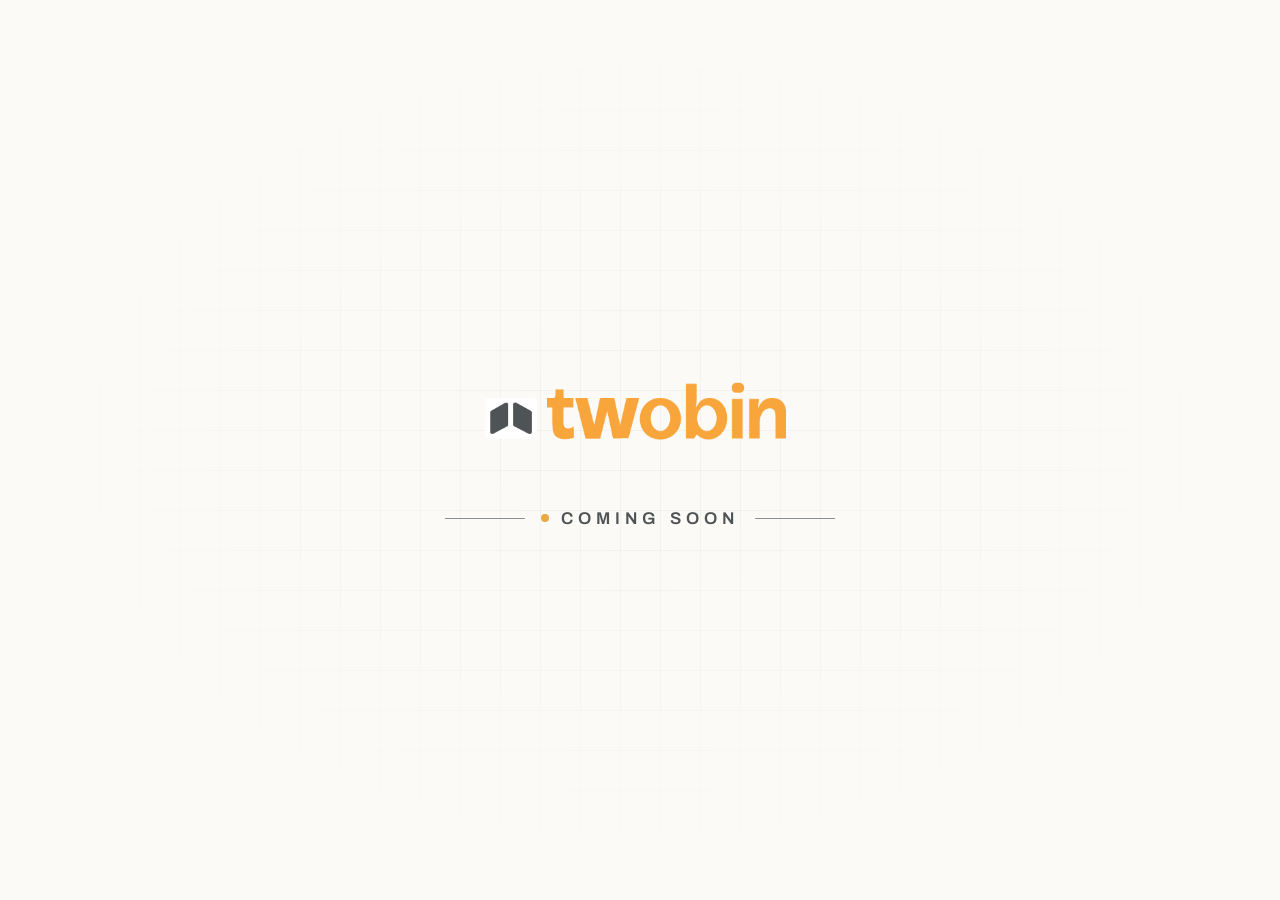
==== index.html @ ad6181de "Add files via upload" ====
<!DOCTYPE html>
<html lang="en">
<head>
<meta charset="UTF-8" />
<meta name="viewport" content="width=device-width, initial-scale=1.0" />
<title>twobin — Coming soon</title>

<link rel="preconnect" href="https://fonts.googleapis.com" />
<link rel="preconnect" href="https://fonts.gstatic.com" crossorigin />
<link href="https://fonts.googleapis.com/css2?family=Archivo:wght@500;600;700&display=swap" rel="stylesheet" />

<style>
  :root {
    --ink-900: #1a1c1c;
    --ink-600: #4e5354;
    --ink-500: #6b7172;
    --ink-400: #8b9192;
    --paper-50: #fbfaf7;
    --paper-300: #dfddd6;
    --accent: #E8A945;
  }

  * { box-sizing: border-box; }
  html, body { margin: 0; padding: 0; height: 100%; }
  body {
    font-family: 'Archivo', system-ui, -apple-system, sans-serif;
    background: var(--paper-50);
    color: var(--ink-900);
    -webkit-font-smoothing: antialiased;
    min-height: 100vh;
    display: grid;
    place-items: center;
    padding: 24px;
    overflow: hidden;
  }

  /* Hairline grid backdrop, faded to edges */
  body::before {
    content: '';
    position: fixed;
    inset: 0;
    pointer-events: none;
    background-image:
      linear-gradient(rgba(20,20,20,0.05) 1px, transparent 1px),
      linear-gradient(90deg, rgba(20,20,20,0.05) 1px, transparent 1px);
    background-size: 40px 40px;
    background-position: center;
    mask-image: radial-gradient(ellipse at center, rgba(0,0,0,0.85), transparent 70%);
    -webkit-mask-image: radial-gradient(ellipse at center, rgba(0,0,0,0.85), transparent 70%);
  }

  main {
    position: relative;
    text-align: center;
    display: flex;
    flex-direction: column;
    align-items: center;
    gap: clamp(28px, 5vh, 56px);
  }

  .logo {
    width: clamp(220px, 38vw, 360px);
    height: auto;
    display: block;
    animation: rise .7s ease-out both;
  }

  .label-row {
    display: inline-flex;
    align-items: center;
    gap: 16px;
    animation: rise .7s ease-out .15s both;
  }
  .label-row .rule {
    width: clamp(40px, 8vw, 80px);
    height: 1px;
    background: var(--ink-400);
  }
  .coming-soon {
    font-family: 'Archivo', sans-serif;
    font-weight: 600;
    font-size: clamp(14px, 1.6vw, 17px);
    letter-spacing: 0.3em;
    text-transform: uppercase;
    color: var(--ink-600);
    display: inline-flex;
    align-items: center;
    gap: 12px;
  }
  .coming-soon .dot {
    width: 8px;
    height: 8px;
    border-radius: 50%;
    background: var(--accent);
    box-shadow: 0 0 0 0 rgba(232,169,69,0.55);
    animation: pulseDot 1.8s ease-out infinite;
    flex-shrink: 0;
  }

  @keyframes pulseDot {
    0%, 100% { box-shadow: 0 0 0 0 rgba(232,169,69,0.55); }
    50% { box-shadow: 0 0 0 8px rgba(232,169,69,0); }
  }
  @keyframes rise {
    from { opacity: 0; transform: translateY(10px); }
    to { opacity: 1; transform: none; }
  }
  @media (prefers-reduced-motion: reduce) {
    .logo, .label-row { animation: none; }
    .coming-soon .dot { animation: none; }
  }
</style>
</head>
<body>
  <main>
    <img src="assets/twobin-logo.png" alt="twobin" class="logo" />
    <div class="label-row">
      <span class="rule" aria-hidden="true"></span>
      <span class="coming-soon">
        <span class="dot" aria-hidden="true"></span>
        Coming soon
      </span>
      <span class="rule" aria-hidden="true"></span>
    </div>
  </main>
</body>
</html>
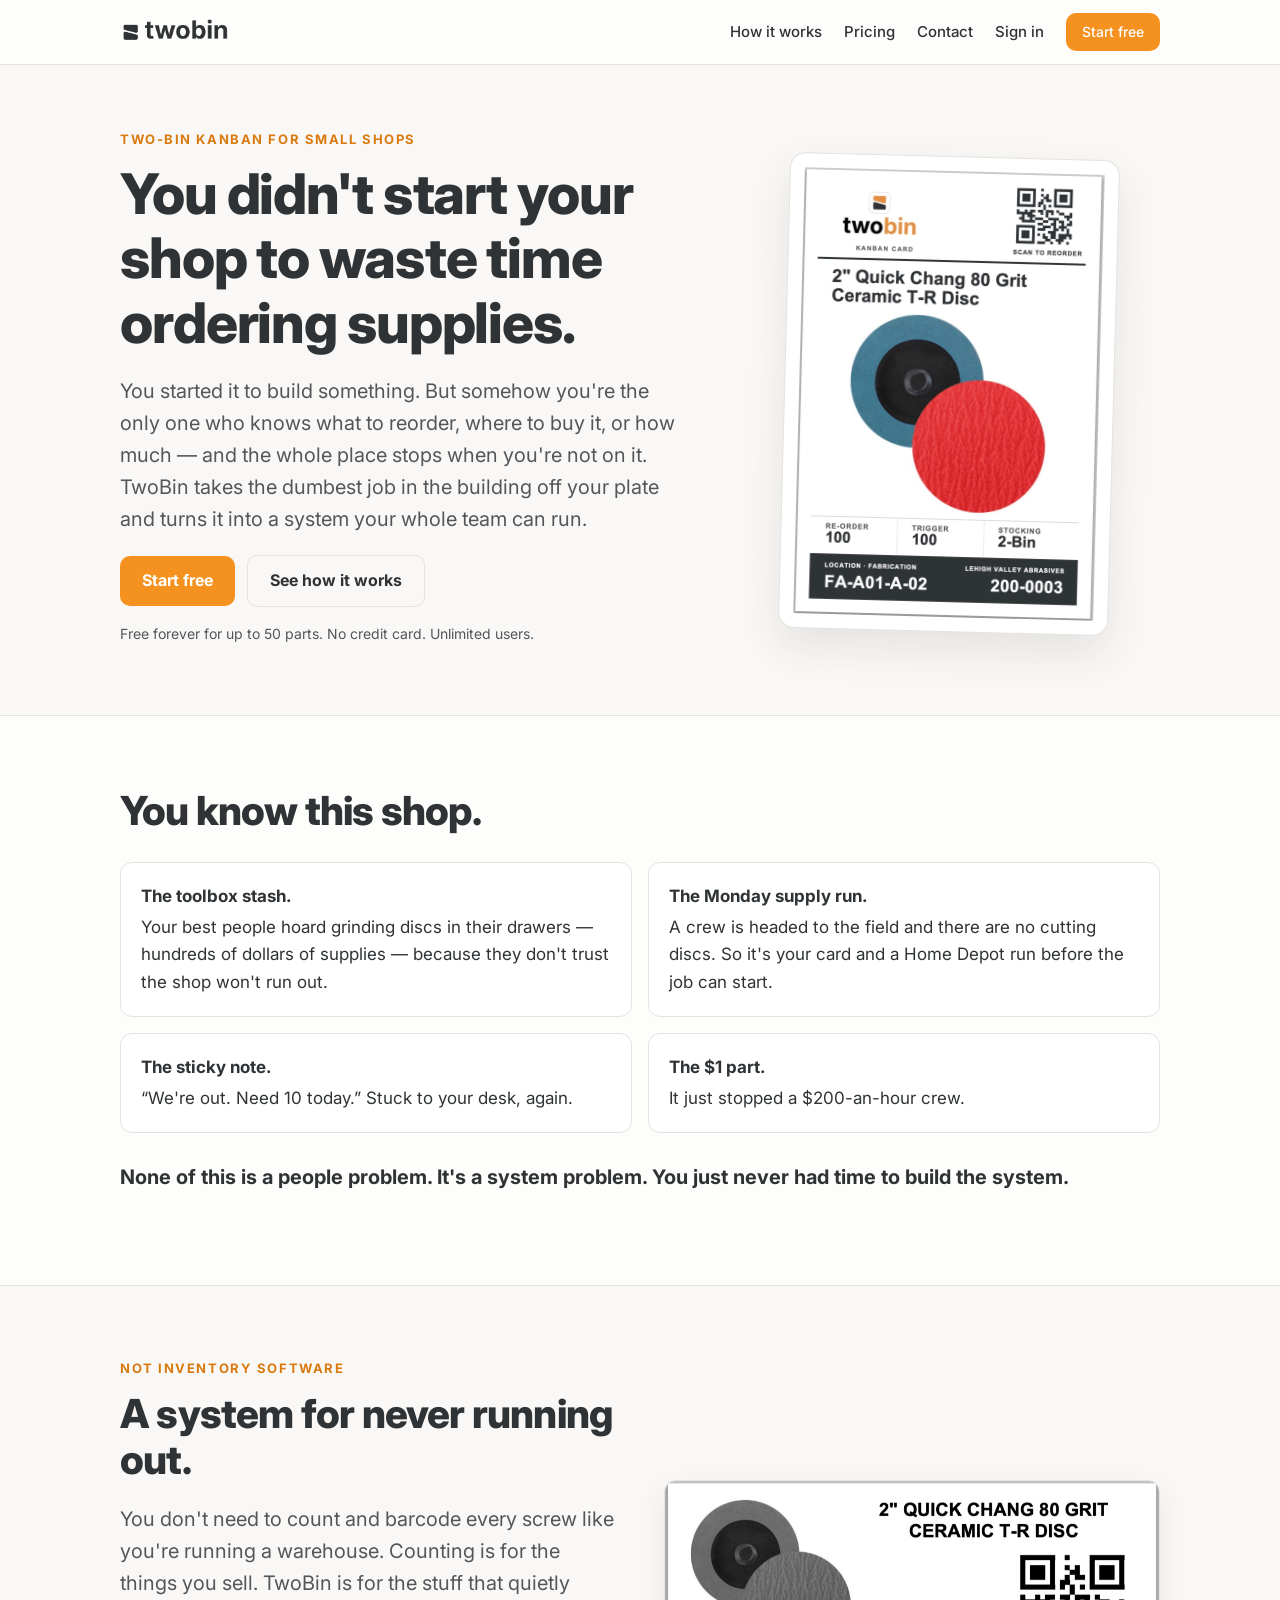
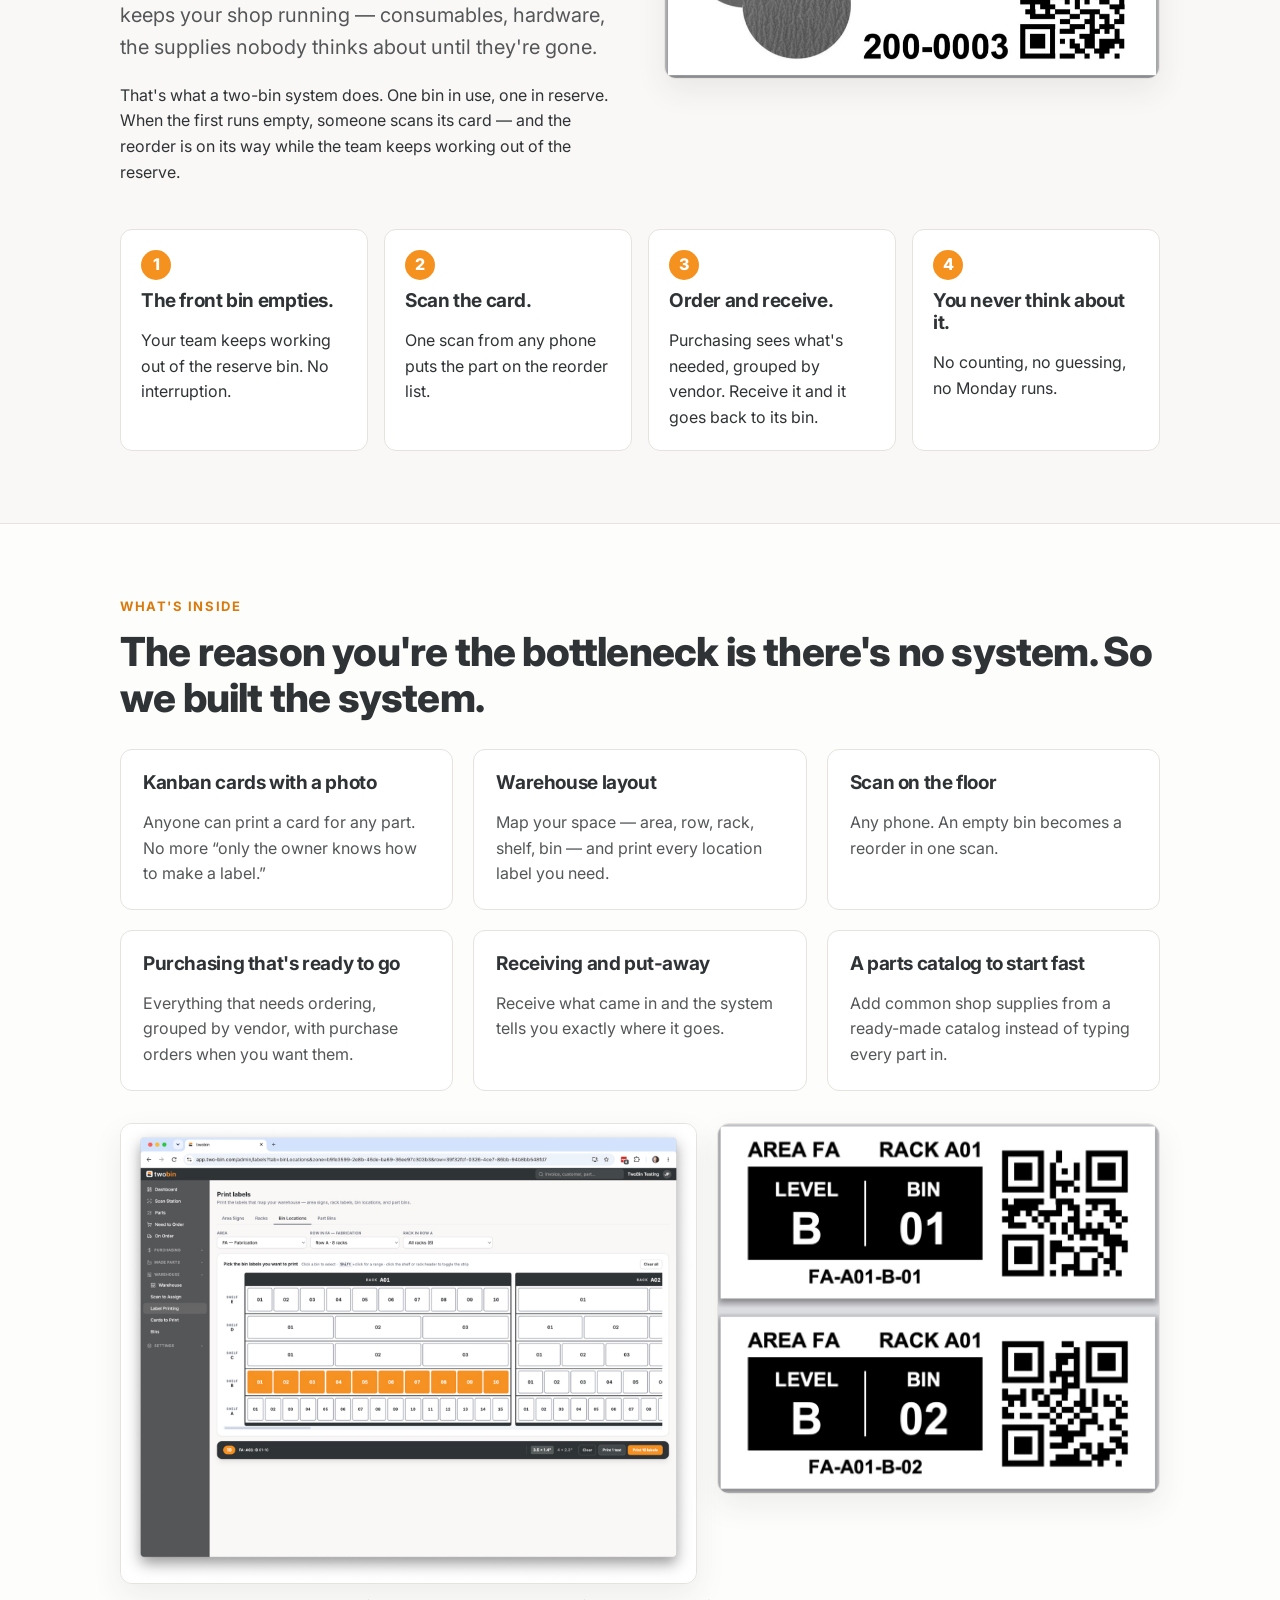
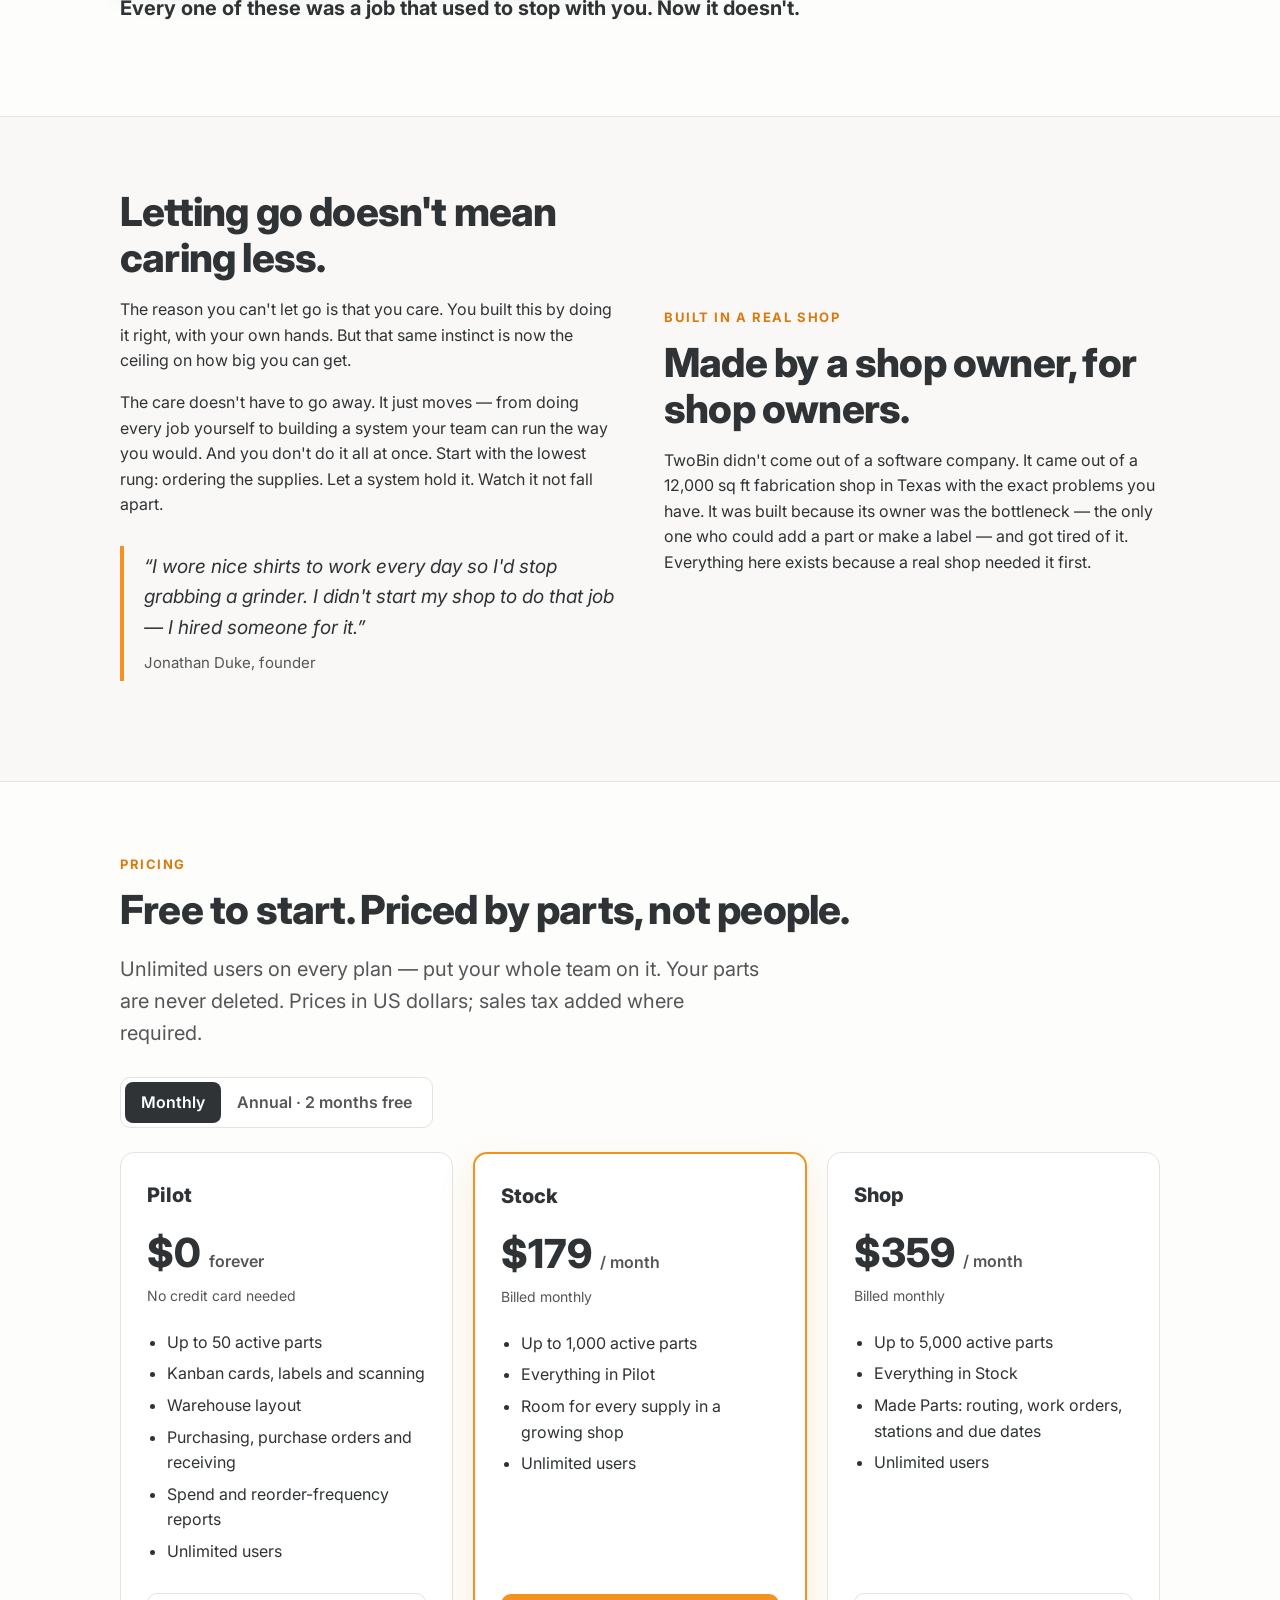
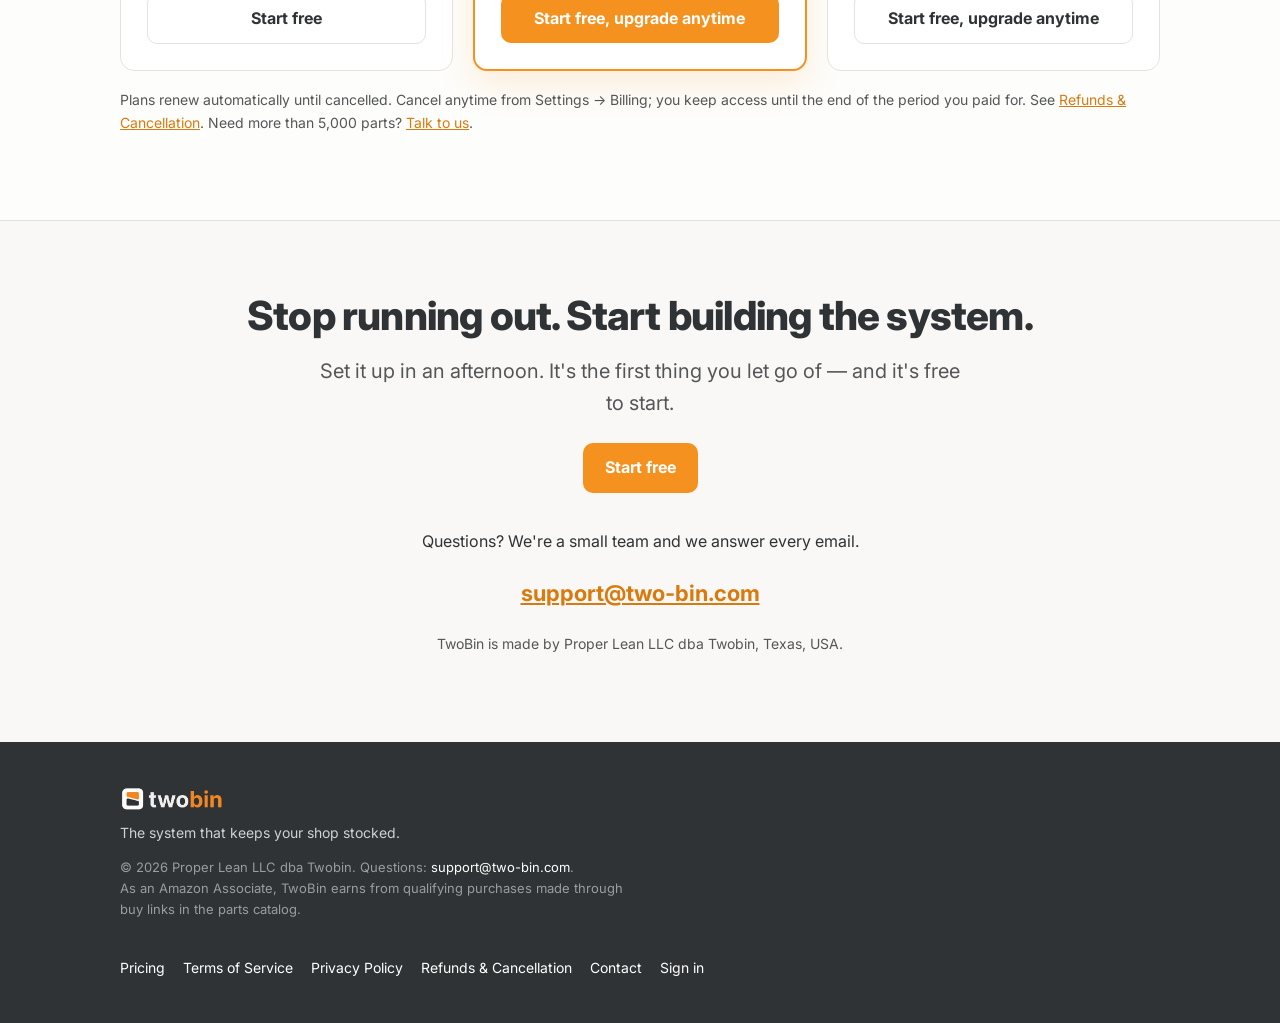
==== commit e6852cf9: "TwoBin website v1: landing page, pricing, Terms, Privacy, Refunds & Cancellation Replaces the Coming" ====
--- a/index.html
+++ b/index.html
@@ -1,127 +1,210 @@
-<!DOCTYPE html>
+<!doctype html>
 <html lang="en">
 <head>
-<meta charset="UTF-8" />
-<meta name="viewport" content="width=device-width, initial-scale=1.0" />
-<title>twobin — Coming soon</title>
-
-<link rel="preconnect" href="https://fonts.googleapis.com" />
-<link rel="preconnect" href="https://fonts.gstatic.com" crossorigin />
-<link href="https://fonts.googleapis.com/css2?family=Archivo:wght@500;600;700&display=swap" rel="stylesheet" />
-
-<style>
-  :root {
-    --ink-900: #1a1c1c;
-    --ink-600: #4e5354;
-    --ink-500: #6b7172;
-    --ink-400: #8b9192;
-    --paper-50: #fbfaf7;
-    --paper-300: #dfddd6;
-    --accent: #E8A945;
-  }
-
-  * { box-sizing: border-box; }
-  html, body { margin: 0; padding: 0; height: 100%; }
-  body {
-    font-family: 'Archivo', system-ui, -apple-system, sans-serif;
-    background: var(--paper-50);
-    color: var(--ink-900);
-    -webkit-font-smoothing: antialiased;
-    min-height: 100vh;
-    display: grid;
-    place-items: center;
-    padding: 24px;
-    overflow: hidden;
-  }
-
-  /* Hairline grid backdrop, faded to edges */
-  body::before {
-    content: '';
-    position: fixed;
-    inset: 0;
-    pointer-events: none;
-    background-image:
-      linear-gradient(rgba(20,20,20,0.05) 1px, transparent 1px),
-      linear-gradient(90deg, rgba(20,20,20,0.05) 1px, transparent 1px);
-    background-size: 40px 40px;
-    background-position: center;
-    mask-image: radial-gradient(ellipse at center, rgba(0,0,0,0.85), transparent 70%);
-    -webkit-mask-image: radial-gradient(ellipse at center, rgba(0,0,0,0.85), transparent 70%);
-  }
-
-  main {
-    position: relative;
-    text-align: center;
-    display: flex;
-    flex-direction: column;
-    align-items: center;
-    gap: clamp(28px, 5vh, 56px);
-  }
-
-  .logo {
-    width: clamp(220px, 38vw, 360px);
-    height: auto;
-    display: block;
-    animation: rise .7s ease-out both;
-  }
-
-  .label-row {
-    display: inline-flex;
-    align-items: center;
-    gap: 16px;
-    animation: rise .7s ease-out .15s both;
-  }
-  .label-row .rule {
-    width: clamp(40px, 8vw, 80px);
-    height: 1px;
-    background: var(--ink-400);
-  }
-  .coming-soon {
-    font-family: 'Archivo', sans-serif;
-    font-weight: 600;
-    font-size: clamp(14px, 1.6vw, 17px);
-    letter-spacing: 0.3em;
-    text-transform: uppercase;
-    color: var(--ink-600);
-    display: inline-flex;
-    align-items: center;
-    gap: 12px;
-  }
-  .coming-soon .dot {
-    width: 8px;
-    height: 8px;
-    border-radius: 50%;
-    background: var(--accent);
-    box-shadow: 0 0 0 0 rgba(232,169,69,0.55);
-    animation: pulseDot 1.8s ease-out infinite;
-    flex-shrink: 0;
-  }
-
-  @keyframes pulseDot {
-    0%, 100% { box-shadow: 0 0 0 0 rgba(232,169,69,0.55); }
-    50% { box-shadow: 0 0 0 8px rgba(232,169,69,0); }
-  }
-  @keyframes rise {
-    from { opacity: 0; transform: translateY(10px); }
-    to { opacity: 1; transform: none; }
-  }
-  @media (prefers-reduced-motion: reduce) {
-    .logo, .label-row { animation: none; }
-    .coming-soon .dot { animation: none; }
-  }
-</style>
+<meta charset="utf-8">
+<meta name="viewport" content="width=device-width, initial-scale=1">
+<title>TwoBin — Two-bin kanban that keeps your shop stocked</title>
+<meta name="description" content="TwoBin turns reordering shop supplies into a system your whole team can run: kanban cards, scanning, warehouse labels, purchasing and receiving. Free for up to 50 parts.">
+<link rel="canonical" href="https://www.two-bin.com/">
+<meta property="og:title" content="TwoBin — Two-bin kanban that keeps your shop stocked">
+<meta property="og:description" content="TwoBin turns reordering shop supplies into a system your whole team can run: kanban cards, scanning, warehouse labels, purchasing and receiving. Free for up to 50 parts.">
+<meta property="og:type" content="website">
+<meta property="og:url" content="https://www.two-bin.com/">
+<meta property="og:image" content="https://www.two-bin.com/assets/img/kanban-card.jpg">
+<link rel="icon" href="/assets/favicon.ico">
+<link rel="icon" type="image/png" sizes="32x32" href="/assets/favicon-32x32.png">
+<link rel="apple-touch-icon" href="/assets/apple-touch-icon.png">
+<link rel="preconnect" href="https://fonts.googleapis.com">
+<link rel="preconnect" href="https://fonts.gstatic.com" crossorigin>
+<link href="https://fonts.googleapis.com/css2?family=Inter:wght@400;500;600;700;800&display=swap" rel="stylesheet">
+<link rel="stylesheet" href="/assets/site.css">
 </head>
 <body>
-  <main>
-    <img src="assets/twobin-logo.png" alt="twobin" class="logo" />
-    <div class="label-row">
-      <span class="rule" aria-hidden="true"></span>
-      <span class="coming-soon">
-        <span class="dot" aria-hidden="true"></span>
-        Coming soon
-      </span>
-      <span class="rule" aria-hidden="true"></span>
-    </div>
-  </main>
+<header class="site-header">
+  <div class="wrap">
+    <a class="logo" href="/" aria-label="TwoBin home"><img src="/assets/twobin-logo-dark.png" alt="TwoBin"></a>
+    <nav class="nav">
+      <a class="hide-sm" href="/#how-it-works">How it works</a>
+      <a class="hide-sm" href="/#pricing">Pricing</a>
+      <a class="hide-sm" href="/#contact">Contact</a>
+      <a href="https://app.two-bin.com/login">Sign in</a>
+      <a class="btn small" href="https://app.two-bin.com/signup">Start free</a>
+    </nav>
+  </div>
+</header>
+
+<main>
+<section class="hero">
+  <div class="wrap grid">
+    <div>
+      <div class="eyebrow">Two-bin kanban for small shops</div>
+      <h1>You didn't start your shop to waste time ordering supplies.</h1>
+      <p class="lead">You started it to build something. But somehow you're the only one who knows what to reorder, where to buy it, or how much &mdash; and the whole place stops when you're not on it. TwoBin takes the dumbest job in the building off your plate and turns it into a system your whole team can run.</p>
+      <p><a class="btn" href="https://app.two-bin.com/signup">Start free</a> &nbsp; <a class="btn ghost" href="#how-it-works">See how it works</a></p>
+      <p class="cta-note">Free forever for up to 50 parts. No credit card. Unlimited users.</p>
+    </div>
+    <div class="hero-card"><img src="/assets/img/kanban-card.jpg" alt="A TwoBin kanban card: part photo, reorder quantity, location and a QR code to scan when the bin runs empty" width="900" height="1215"></div>
+  </div>
+</section>
+
+<section class="alt">
+  <div class="wrap">
+    <h2>You know this shop.</h2>
+    <div class="beats">
+      <div class="beat"><strong>The toolbox stash.</strong>Your best people hoard grinding discs in their drawers &mdash; hundreds of dollars of supplies &mdash; because they don't trust the shop won't run out.</div>
+      <div class="beat"><strong>The Monday supply run.</strong>A crew is headed to the field and there are no cutting discs. So it's your card and a Home Depot run before the job can start.</div>
+      <div class="beat"><strong>The sticky note.</strong>&ldquo;We're out. Need 10 today.&rdquo; Stuck to your desk, again.</div>
+      <div class="beat"><strong>The $1 part.</strong>It just stopped a $200-an-hour crew.</div>
+    </div>
+    <p class="closer">None of this is a people problem. It's a system problem. You just never had time to build the system.</p>
+  </div>
+</section>
+
+<section id="how-it-works">
+  <div class="wrap">
+    <div class="two-col">
+      <div>
+        <div class="eyebrow">Not inventory software</div>
+        <h2>A system for never running out.</h2>
+        <p class="lead">You don't need to count and barcode every screw like you're running a warehouse. Counting is for the things you sell. TwoBin is for the stuff that quietly keeps your shop running &mdash; consumables, hardware, the supplies nobody thinks about until they're gone.</p>
+        <p>That's what a two-bin system does. One bin in use, one in reserve. When the first runs empty, someone scans its card &mdash; and the reorder is on its way while the team keeps working out of the reserve.</p>
+      </div>
+      <div><img class="shot" src="/assets/img/bin-label.jpg" alt="A TwoBin bin label with the part photo, part number and a QR code" loading="lazy"></div>
+    </div>
+    <div class="steps">
+      <div class="step"><h3>The front bin empties.</h3>Your team keeps working out of the reserve bin. No interruption.</div>
+      <div class="step"><h3>Scan the card.</h3>One scan from any phone puts the part on the reorder list.</div>
+      <div class="step"><h3>Order and receive.</h3>Purchasing sees what's needed, grouped by vendor. Receive it and it goes back to its bin.</div>
+      <div class="step"><h3>You never think about it.</h3>No counting, no guessing, no Monday runs.</div>
+    </div>
+  </div>
+</section>
+
+<section class="alt">
+  <div class="wrap">
+    <div class="eyebrow">What's inside</div>
+    <h2>The reason you're the bottleneck is there's no system. So we built the system.</h2>
+    <div class="features">
+      <div class="feature"><h3>Kanban cards with a photo</h3><p>Anyone can print a card for any part. No more &ldquo;only the owner knows how to make a label.&rdquo;</p></div>
+      <div class="feature"><h3>Warehouse layout</h3><p>Map your space &mdash; area, row, rack, shelf, bin &mdash; and print every location label you need.</p></div>
+      <div class="feature"><h3>Scan on the floor</h3><p>Any phone. An empty bin becomes a reorder in one scan.</p></div>
+      <div class="feature"><h3>Purchasing that's ready to go</h3><p>Everything that needs ordering, grouped by vendor, with purchase orders when you want them.</p></div>
+      <div class="feature"><h3>Receiving and put-away</h3><p>Receive what came in and the system tells you exactly where it goes.</p></div>
+      <div class="feature"><h3>A parts catalog to start fast</h3><p>Add common shop supplies from a ready-made catalog instead of typing every part in.</p></div>
+    </div>
+    <div class="shots">
+      <img class="shot" src="/assets/img/warehouse-layout.jpg" alt="TwoBin warehouse layout: racks, shelves and bins mapped out" loading="lazy">
+      <img class="shot" src="/assets/img/location-labels.jpg" alt="Printed TwoBin location labels with QR codes" loading="lazy">
+    </div>
+    <p class="closer">Every one of these was a job that used to stop with you. Now it doesn't.</p>
+  </div>
+</section>
+
+<section>
+  <div class="wrap two-col">
+    <div>
+      <h2>Letting go doesn't mean caring less.</h2>
+      <p>The reason you can't let go is that you care. You built this by doing it right, with your own hands. But that same instinct is now the ceiling on how big you can get.</p>
+      <p>The care doesn't have to go away. It just moves &mdash; from doing every job yourself to building a system your team can run the way you would. And you don't do it all at once. Start with the lowest rung: ordering the supplies. Let a system hold it. Watch it not fall apart.</p>
+      <blockquote class="quote">&ldquo;I wore nice shirts to work every day so I'd stop grabbing a grinder. I didn't start my shop to do that job &mdash; I hired someone for it.&rdquo;<cite>Jonathan Duke, founder</cite></blockquote>
+    </div>
+    <div>
+      <div class="eyebrow">Built in a real shop</div>
+      <h2>Made by a shop owner, for shop owners.</h2>
+      <p>TwoBin didn't come out of a software company. It came out of a 12,000 sq ft fabrication shop in Texas with the exact problems you have. It was built because its owner was the bottleneck &mdash; the only one who could add a part or make a label &mdash; and got tired of it. Everything here exists because a real shop needed it first.</p>
+    </div>
+  </div>
+</section>
+
+<section id="pricing" class="alt">
+  <div class="wrap">
+    <div class="eyebrow">Pricing</div>
+    <h2>Free to start. Priced by parts, not people.</h2>
+    <p class="lead">Unlimited users on every plan &mdash; put your whole team on it. Your parts are never deleted. Prices in US dollars; sales tax added where required.</p>
+    <div class="toggle" role="group" aria-label="Billing period">
+      <button type="button" class="on" data-period="month">Monthly</button>
+      <button type="button" data-period="year">Annual &middot; 2 months free</button>
+    </div>
+    <div class="plans">
+      <div class="plan">
+        <div class="name">Pilot</div>
+        <div class="price">$0 <small>forever</small></div>
+        <div class="billed">No credit card needed</div>
+        <ul>
+          <li>Up to 50 active parts</li>
+          <li>Kanban cards, labels and scanning</li>
+          <li>Warehouse layout</li>
+          <li>Purchasing, purchase orders and receiving</li>
+          <li>Spend and reorder-frequency reports</li>
+          <li>Unlimited users</li>
+        </ul>
+        <a class="btn ghost" href="https://app.two-bin.com/signup">Start free</a>
+      </div>
+      <div class="plan featured">
+        <div class="name">Stock</div>
+        <div class="price" data-month="$179" data-year="$149">$179 <small>/ month</small></div>
+        <div class="billed" data-month="Billed monthly" data-year="$1,790 billed once a year">Billed monthly</div>
+        <ul>
+          <li>Up to 1,000 active parts</li>
+          <li>Everything in Pilot</li>
+          <li>Room for every supply in a growing shop</li>
+          <li>Unlimited users</li>
+        </ul>
+        <a class="btn" href="https://app.two-bin.com/signup">Start free, upgrade anytime</a>
+      </div>
+      <div class="plan">
+        <div class="name">Shop</div>
+        <div class="price" data-month="$359" data-year="$299">$359 <small>/ month</small></div>
+        <div class="billed" data-month="Billed monthly" data-year="$3,590 billed once a year">Billed monthly</div>
+        <ul>
+          <li>Up to 5,000 active parts</li>
+          <li>Everything in Stock</li>
+          <li>Made Parts: routing, work orders, stations and due dates</li>
+          <li>Unlimited users</li>
+        </ul>
+        <a class="btn ghost" href="https://app.two-bin.com/signup">Start free, upgrade anytime</a>
+      </div>
+    </div>
+    <p class="fineprint">Plans renew automatically until cancelled. Cancel anytime from Settings &rarr; Billing; you keep access until the end of the period you paid for. See <a href="/refunds">Refunds &amp; Cancellation</a>. Need more than 5,000 parts? <a href="mailto:support@two-bin.com">Talk to us</a>.</p>
+  </div>
+</section>
+
+<section id="contact" class="contact">
+  <div class="wrap">
+    <h2>Stop running out. Start building the system.</h2>
+    <p class="lead" style="margin:0 auto 24px">Set it up in an afternoon. It's the first thing you let go of &mdash; and it's free to start.</p>
+    <p><a class="btn" href="https://app.two-bin.com/signup">Start free</a></p>
+    <p style="margin-top:36px">Questions? We're a small team and we answer every email.</p>
+    <p class="email"><a href="mailto:support@two-bin.com">support@two-bin.com</a></p>
+    <p class="fineprint">TwoBin is made by Proper Lean LLC dba Twobin, Texas, USA.</p>
+  </div>
+</section>
+</main>
+<script>
+document.querySelectorAll('.toggle button').forEach(b => b.addEventListener('click', () => {
+  const p = b.dataset.period
+  document.querySelectorAll('.toggle button').forEach(x => x.classList.toggle('on', x === b))
+  document.querySelectorAll('.plan .price[data-month]').forEach(el => { el.firstChild.nodeValue = el.dataset[p] + ' ' })
+  document.querySelectorAll('.plan .billed[data-month]').forEach(el => { el.textContent = el.dataset[p] })
+}))
+</script>
+<footer class="site-footer">
+  <div class="wrap">
+    <div>
+      <img src="/assets/twobin-logo-light.png" alt="TwoBin">
+      <div>The system that keeps your shop stocked.</div>
+      <p class="small">&copy; 2026 Proper Lean LLC dba Twobin. Questions: <a href="mailto:support@two-bin.com">support@two-bin.com</a>.<br>
+      As an Amazon Associate, TwoBin earns from qualifying purchases made through buy links in the parts catalog.</p>
+    </div>
+    <div class="links">
+      <a href="/#pricing">Pricing</a>
+      <a href="/terms">Terms of Service</a>
+      <a href="/privacy">Privacy Policy</a>
+      <a href="/refunds">Refunds &amp; Cancellation</a>
+      <a href="mailto:support@two-bin.com">Contact</a>
+      <a href="https://app.two-bin.com/login">Sign in</a>
+    </div>
+  </div>
+</footer>
 </body>
 </html>
--- a/assets/site.css
+++ b/assets/site.css
@@ -0,0 +1,89 @@
+:root{--orange:#f5911f;--orange-dark:#d97a0e;--dark:#2f3335;--gray:#545658;--canvas:#f9f8f6;--paper:#fdfdfb;--line:#e6e3df;--max:1080px}
+*{box-sizing:border-box}
+html{scroll-behavior:smooth}
+body{margin:0;background:var(--canvas);color:var(--dark);font:16px/1.6 Inter,system-ui,-apple-system,"Segoe UI",Arial,sans-serif;-webkit-font-smoothing:antialiased}
+img{max-width:100%;height:auto;display:block}
+a{color:var(--orange-dark)}
+.wrap{max-width:var(--max);margin:0 auto;padding:0 20px}
+/* header */
+.site-header{position:sticky;top:0;z-index:10;background:rgba(253,253,251,.94);backdrop-filter:blur(6px);border-bottom:1px solid var(--line)}
+.site-header .wrap{display:flex;align-items:center;justify-content:space-between;height:64px;gap:16px}
+.site-header .logo img{height:30px;width:auto}
+.nav{display:flex;align-items:center;gap:22px;font-size:15px}
+.nav a{color:var(--dark);text-decoration:none;font-weight:500}
+.nav a:hover{color:var(--orange-dark)}
+.btn{display:inline-block;background:var(--orange);color:#fff !important;font-weight:700;text-decoration:none;padding:12px 22px;border-radius:10px;transition:background .15s}
+.btn:hover{background:var(--orange-dark)}
+.btn.small{padding:8px 16px;font-size:14px}
+.btn.ghost{background:transparent;color:var(--dark) !important;border:1px solid var(--line)}
+.btn.ghost:hover{background:#fff}
+@media (max-width:720px){.nav .hide-sm{display:none}}
+/* sections */
+section{padding:72px 0}
+section.alt{background:var(--paper);border-top:1px solid var(--line);border-bottom:1px solid var(--line)}
+h1,h2,h3{line-height:1.15;letter-spacing:-.02em;margin:0 0 16px}
+h1{font-size:clamp(34px,5.4vw,56px);font-weight:800}
+h2{font-size:clamp(28px,3.6vw,40px);font-weight:800}
+h3{font-size:19px;font-weight:700}
+.lead{font-size:clamp(17px,2vw,20px);color:var(--gray);max-width:640px}
+.eyebrow{text-transform:uppercase;letter-spacing:.12em;font-size:13px;font-weight:700;color:var(--orange-dark);margin-bottom:12px}
+.hero{padding:64px 0 56px}
+.hero .grid{display:grid;grid-template-columns:1.15fr .85fr;gap:48px;align-items:center}
+.hero .cta-note{margin-top:12px;font-size:14px;color:var(--gray)}
+.hero-card{max-width:330px;justify-self:center;background:#fff;border:1px solid var(--line);border-radius:16px;padding:14px;box-shadow:0 18px 40px rgba(47,51,53,.10);transform:rotate(1.5deg)}
+@media (max-width:860px){.hero .grid{grid-template-columns:1fr}.hero-card{max-width:360px;margin:0 auto;transform:none}}
+.beats{display:grid;grid-template-columns:repeat(2,1fr);gap:16px;margin:28px 0}
+.beat{background:#fff;border:1px solid var(--line);border-radius:12px;padding:20px;font-size:17px}
+.beat strong{display:block;margin-bottom:4px}
+@media (max-width:720px){.beats{grid-template-columns:1fr}}
+.closer{font-size:20px;font-weight:700;margin-top:8px}
+.two-col{display:grid;grid-template-columns:1fr 1fr;gap:48px;align-items:center}
+@media (max-width:860px){.two-col{grid-template-columns:1fr}}
+.steps{counter-reset:s;display:grid;grid-template-columns:repeat(4,1fr);gap:16px;margin-top:28px}
+.step{background:#fff;border:1px solid var(--line);border-radius:12px;padding:20px}
+.step::before{counter-increment:s;content:counter(s);display:inline-grid;place-items:center;width:30px;height:30px;border-radius:50%;background:var(--orange);color:#fff;font-weight:800;margin-bottom:10px}
+@media (max-width:860px){.steps{grid-template-columns:1fr 1fr}}
+@media (max-width:520px){.steps{grid-template-columns:1fr}}
+.features{display:grid;grid-template-columns:repeat(3,1fr);gap:20px;margin-top:28px}
+.feature{background:#fff;border:1px solid var(--line);border-radius:12px;padding:22px}
+.feature p{margin:0;color:var(--gray)}
+@media (max-width:860px){.features{grid-template-columns:1fr}}
+.shot{border-radius:12px;border:1px solid var(--line);box-shadow:0 12px 30px rgba(47,51,53,.08);background:#fff}
+.shots{display:grid;grid-template-columns:1.3fr 1fr;gap:20px;margin-top:32px;align-items:start}
+@media (max-width:860px){.shots{grid-template-columns:1fr}}
+.quote{border-left:4px solid var(--orange);padding:6px 0 6px 20px;margin:28px 0;font-size:19px;font-style:italic}
+.quote cite{display:block;margin-top:8px;font-style:normal;font-size:15px;color:var(--gray)}
+/* pricing */
+.toggle{display:inline-flex;background:#fff;border:1px solid var(--line);border-radius:10px;padding:4px;margin:8px 0 24px}
+.toggle button{border:0;background:transparent;padding:8px 16px;border-radius:8px;font:inherit;font-weight:600;cursor:pointer;color:var(--gray)}
+.toggle button.on{background:var(--dark);color:#fff}
+.plans{display:grid;grid-template-columns:repeat(3,1fr);gap:20px}
+@media (max-width:860px){.plans{grid-template-columns:1fr}}
+.plan{background:#fff;border:1px solid var(--line);border-radius:14px;padding:26px;display:flex;flex-direction:column}
+.plan.featured{border:2px solid var(--orange);box-shadow:0 14px 34px rgba(245,145,31,.15)}
+.plan .name{font-weight:800;font-size:20px}
+.plan .price{font-size:40px;font-weight:800;margin:10px 0 0}
+.plan .price small{font-size:16px;font-weight:600;color:var(--gray)}
+.plan .billed{font-size:14px;color:var(--gray);min-height:22px}
+.plan ul{padding-left:20px;margin:16px 0 22px;flex:1}
+.plan li{margin:6px 0}
+.plan .btn{text-align:center}
+.fineprint{font-size:14px;color:var(--gray);margin-top:18px}
+/* contact + footer */
+.contact{text-align:center}
+.contact .email{font-size:22px;font-weight:700}
+.site-footer{background:var(--dark);color:#cfd1d2;padding:44px 0;font-size:14px}
+.site-footer .wrap{display:flex;flex-wrap:wrap;justify-content:space-between;gap:24px}
+.site-footer a{color:#fff;text-decoration:none}
+.site-footer a:hover{color:var(--orange)}
+.site-footer .links{display:flex;flex-wrap:wrap;gap:18px}
+.site-footer img{height:26px;width:auto;margin-bottom:10px}
+.site-footer .small{color:#9a9d9f;font-size:13px;max-width:520px}
+/* legal pages */
+.legal{padding:48px 0 72px}
+.legal .wrap{max-width:780px}
+.legal h1{font-size:clamp(30px,4vw,42px)}
+.legal h2{font-size:22px;margin-top:36px}
+.legal .updated{color:var(--gray);margin-bottom:28px}
+.legal table{border-collapse:collapse;width:100%;margin:12px 0;font-size:15px}
+.legal th,.legal td{border:1px solid var(--line);padding:8px 10px;text-align:left;vertical-align:top;background:#fff}
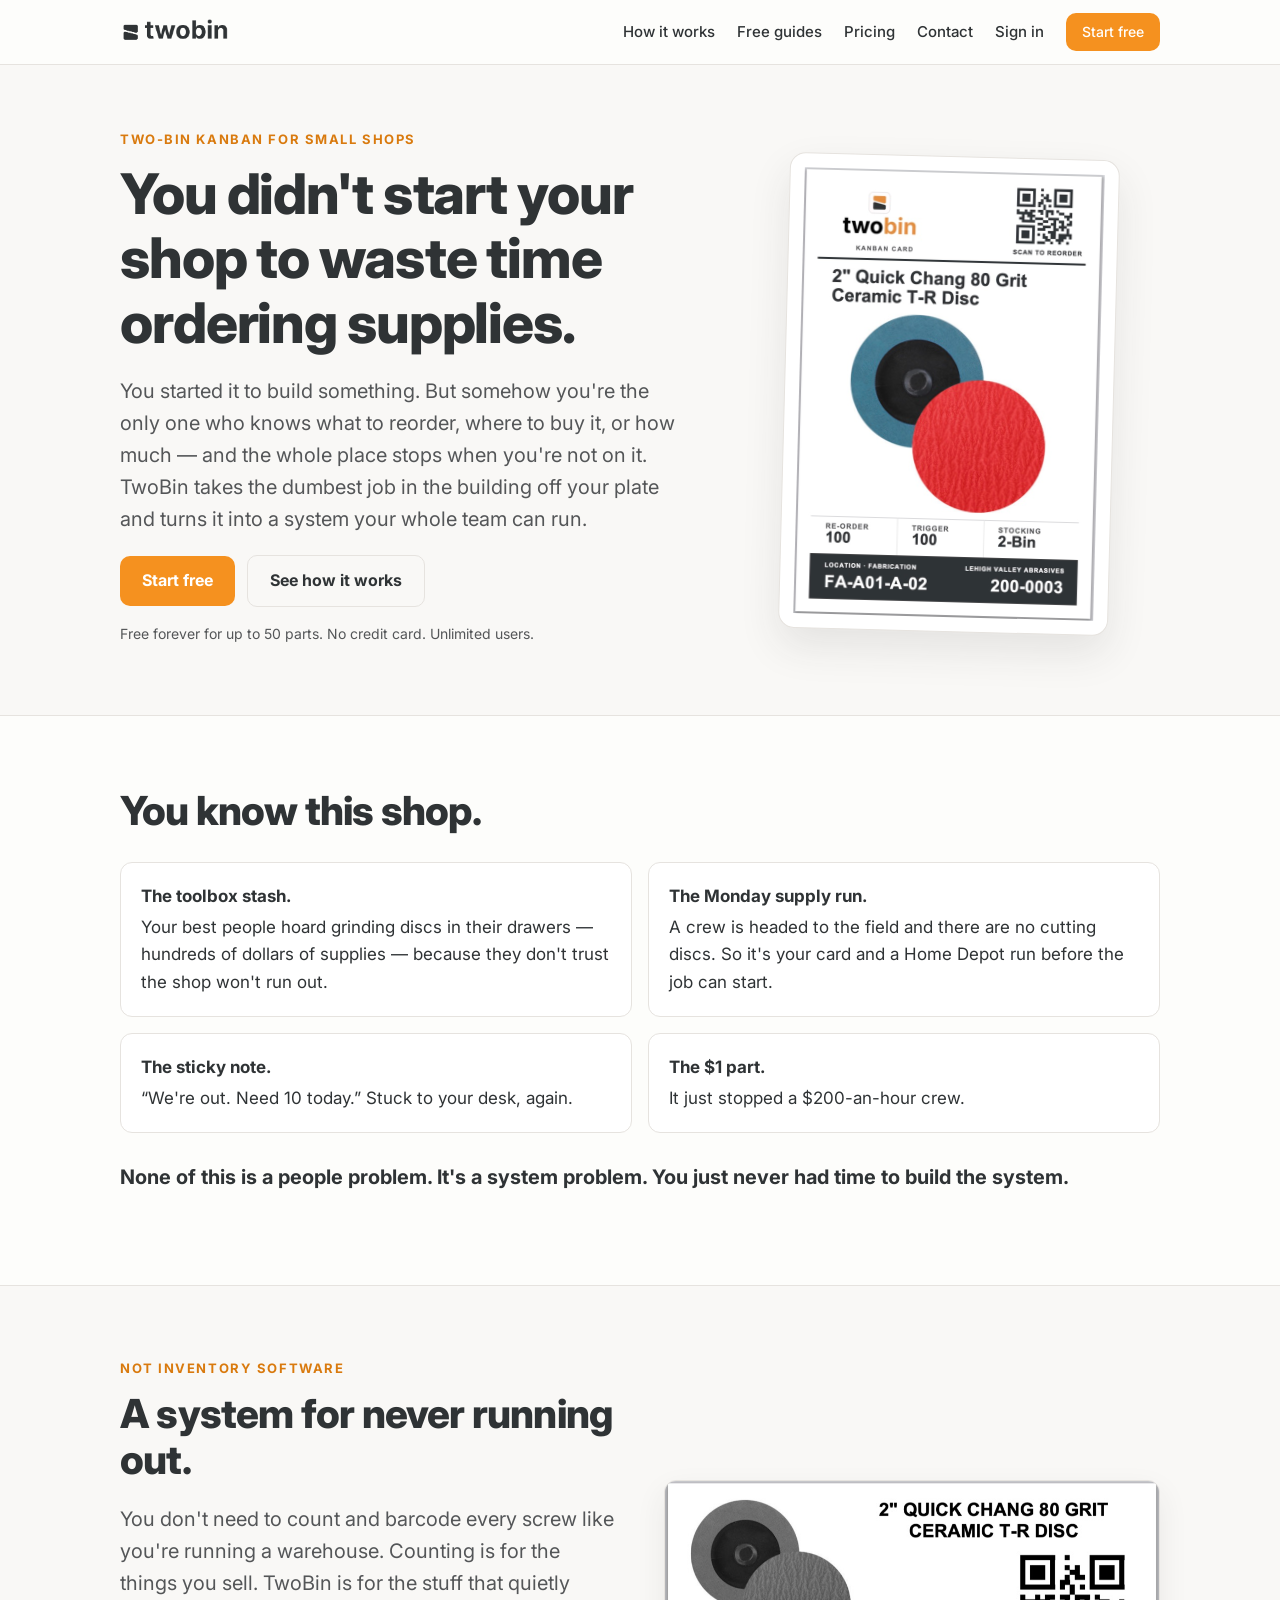
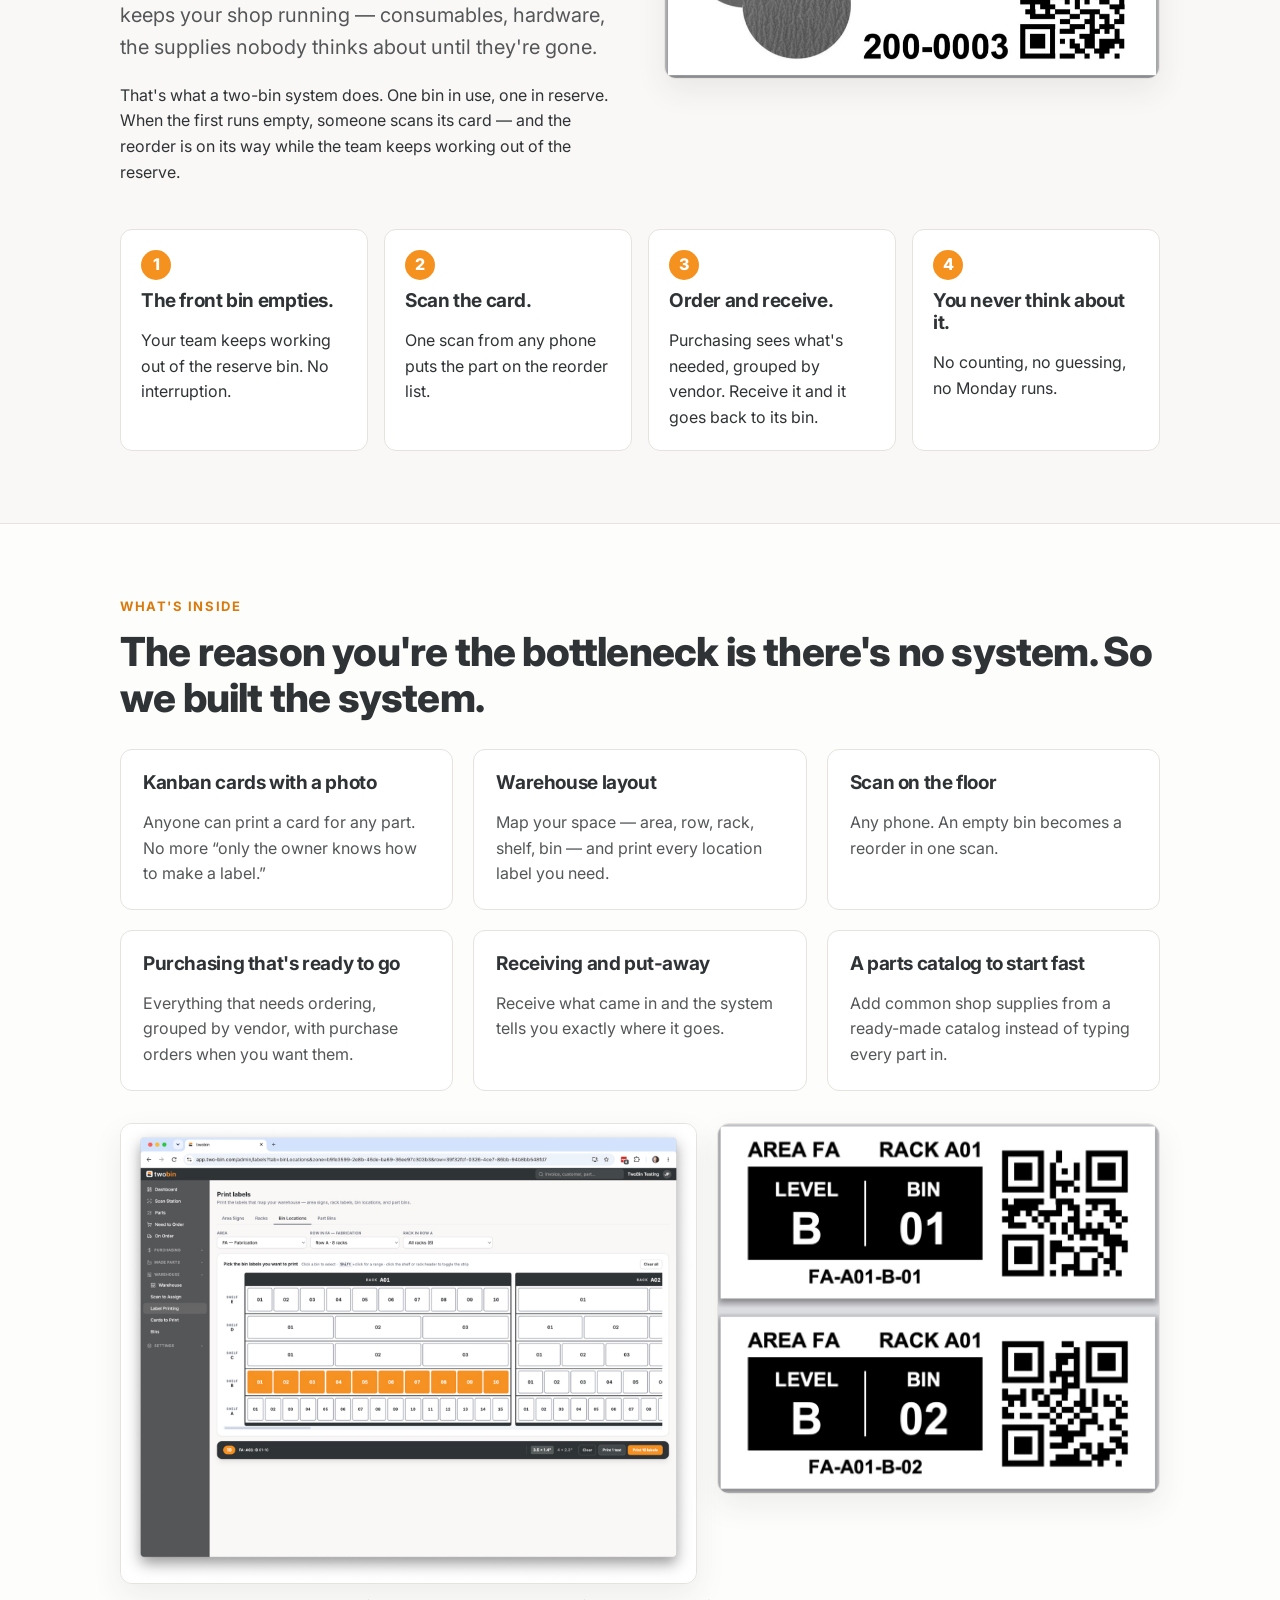
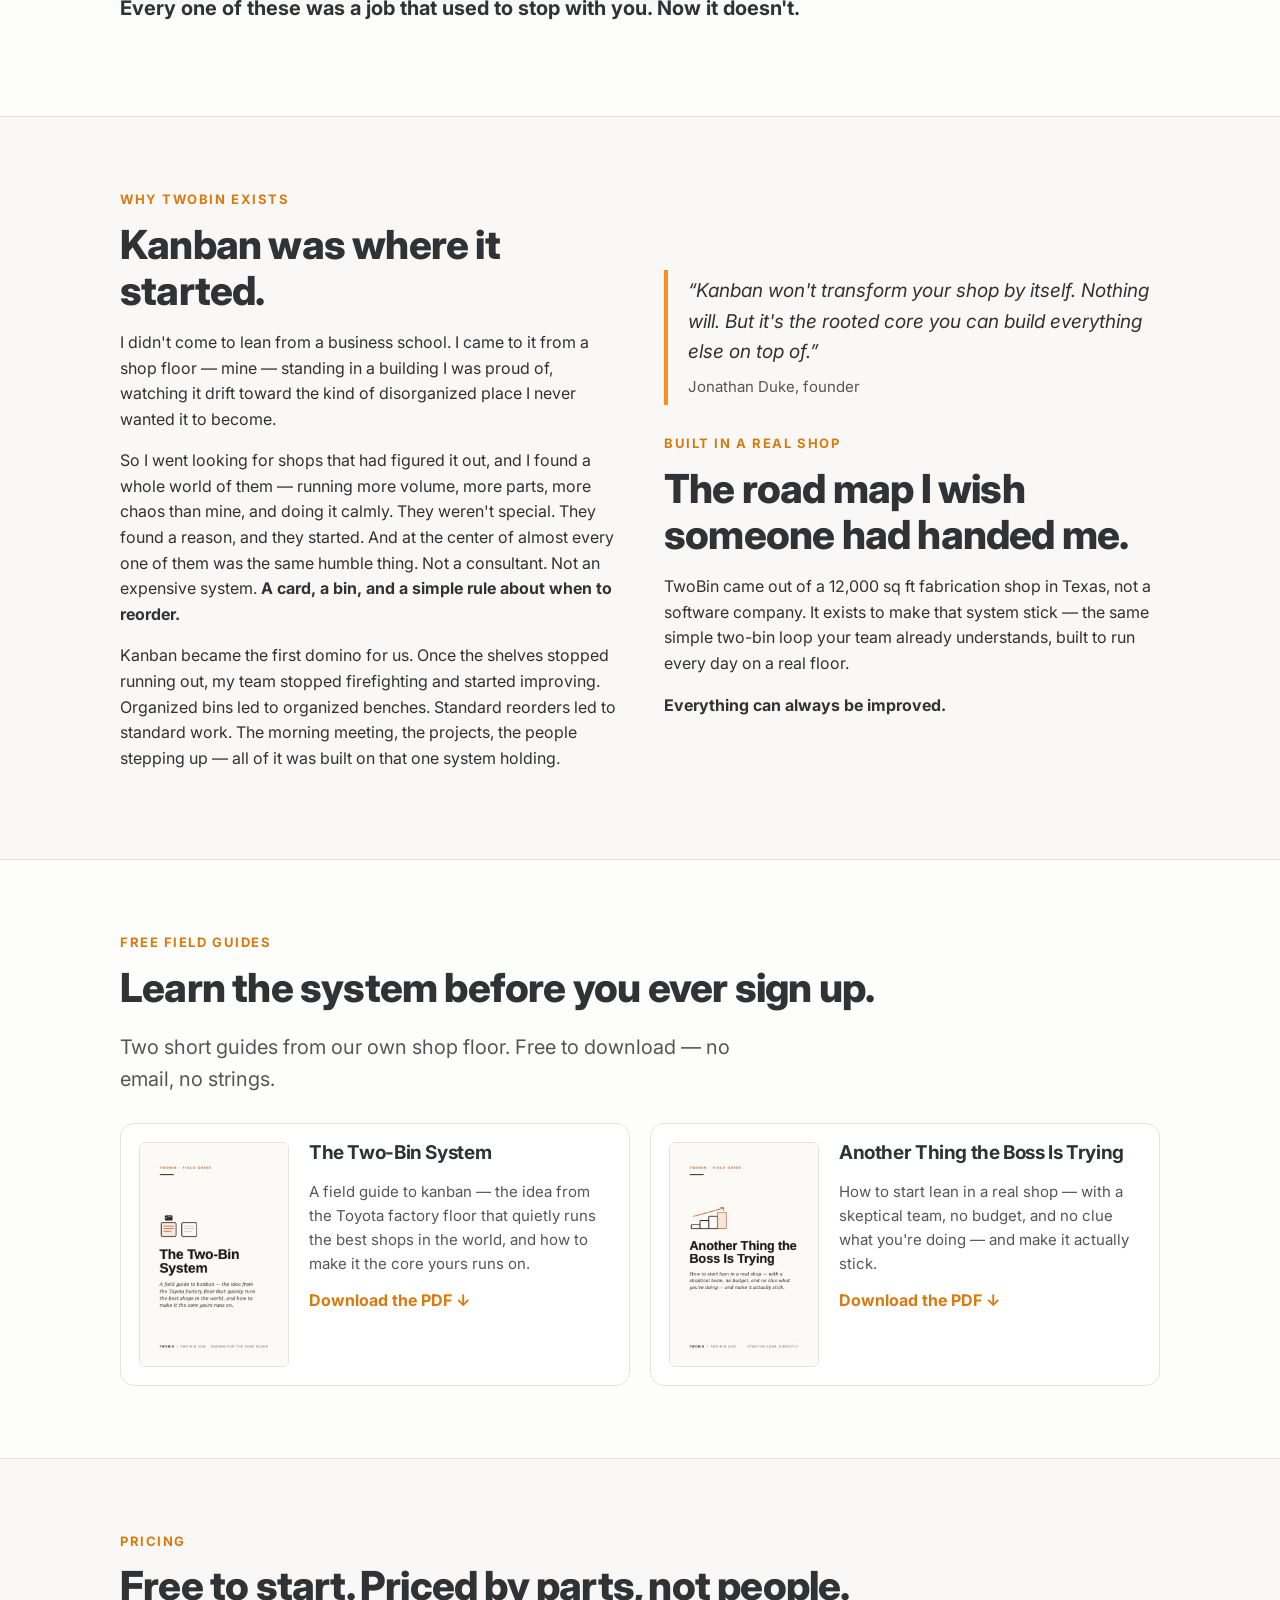
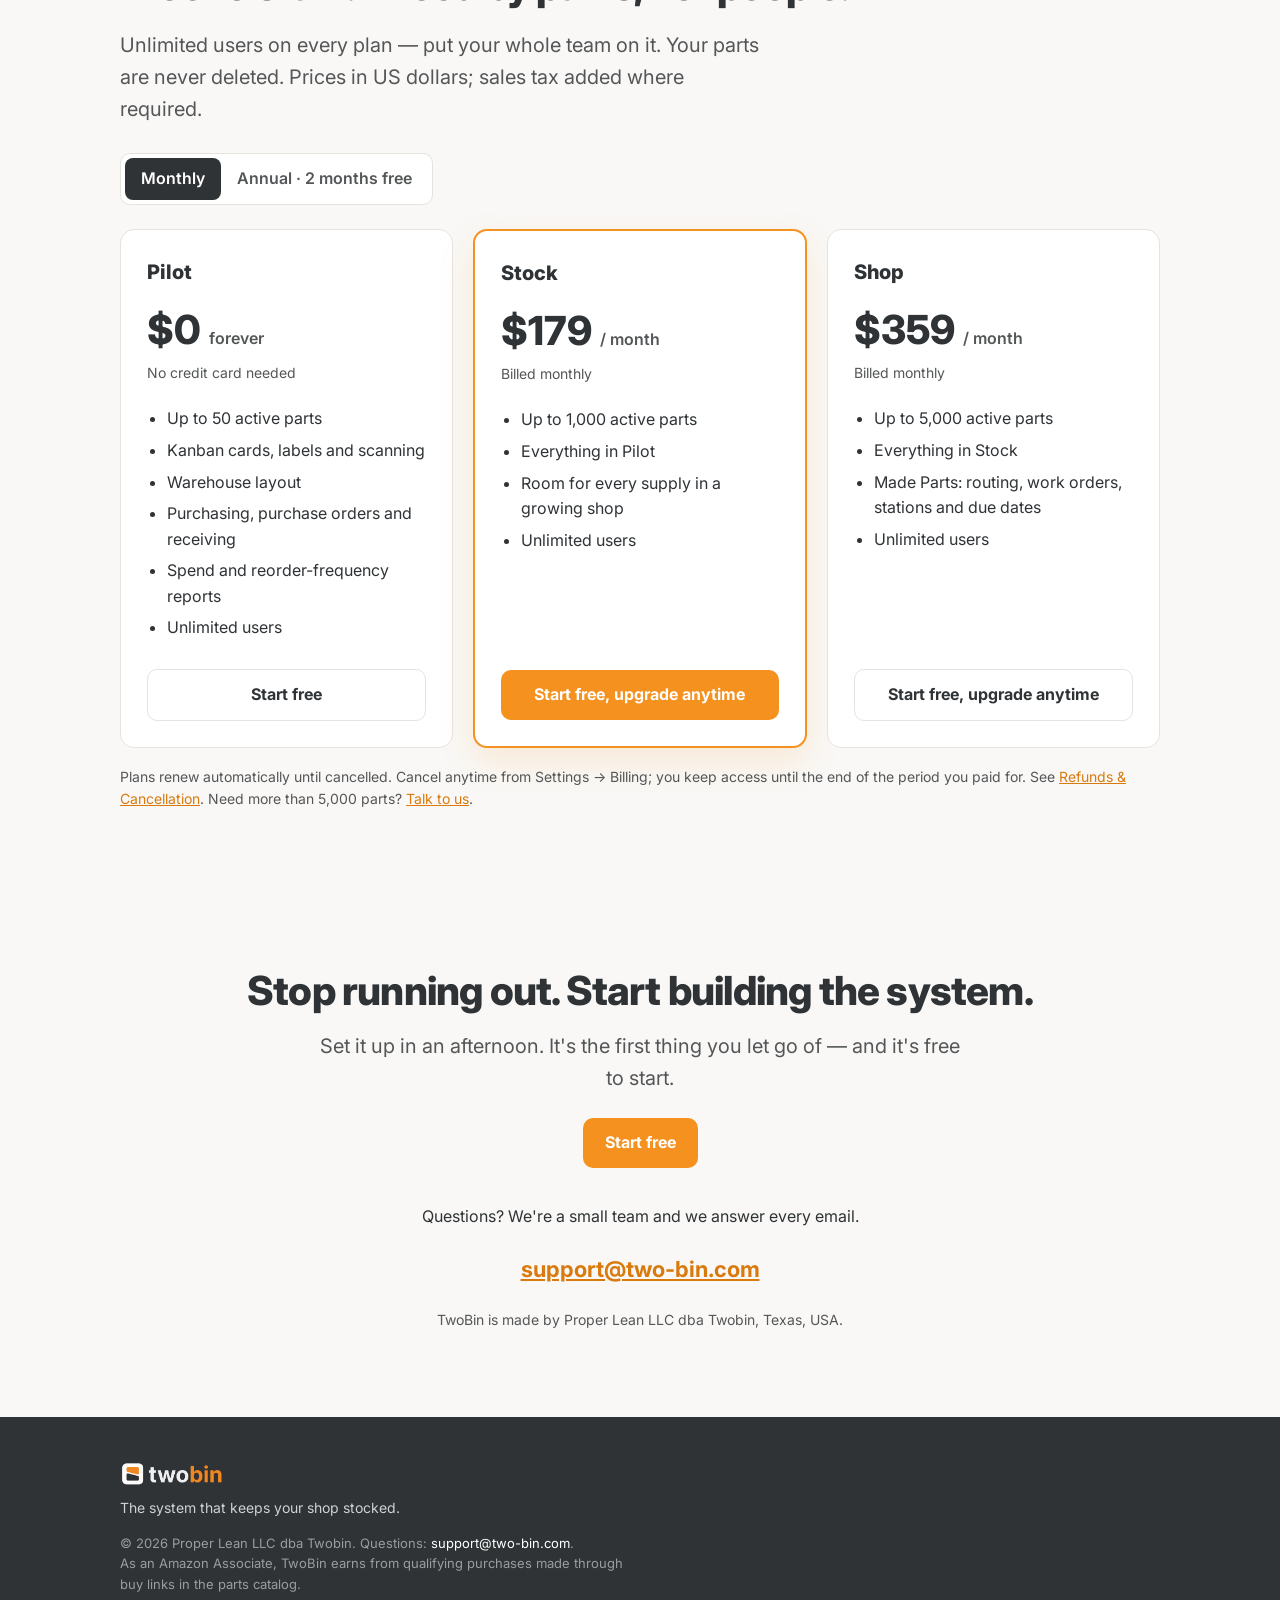
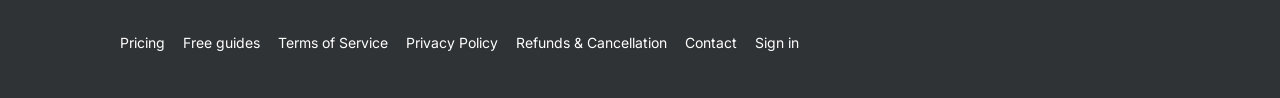
==== commit 0791b9e9: "Site v2: 'Kanban was where it started' story section + free field guides (both ebooks) Not published" ====
--- a/index.html
+++ b/index.html
@@ -25,6 +25,7 @@
     <a class="logo" href="/" aria-label="TwoBin home"><img src="/assets/twobin-logo-dark.png" alt="TwoBin"></a>
     <nav class="nav">
       <a class="hide-sm" href="/#how-it-works">How it works</a>
+      <a class="hide-sm" href="/#learn">Free guides</a>
       <a class="hide-sm" href="/#pricing">Pricing</a>
       <a class="hide-sm" href="/#contact">Contact</a>
       <a href="https://app.two-bin.com/login">Sign in</a>
@@ -100,23 +101,52 @@
   </div>
 </section>
 
-<section>
+<section id="story">
   <div class="wrap two-col">
     <div>
-      <h2>Letting go doesn't mean caring less.</h2>
-      <p>The reason you can't let go is that you care. You built this by doing it right, with your own hands. But that same instinct is now the ceiling on how big you can get.</p>
-      <p>The care doesn't have to go away. It just moves &mdash; from doing every job yourself to building a system your team can run the way you would. And you don't do it all at once. Start with the lowest rung: ordering the supplies. Let a system hold it. Watch it not fall apart.</p>
-      <blockquote class="quote">&ldquo;I wore nice shirts to work every day so I'd stop grabbing a grinder. I didn't start my shop to do that job &mdash; I hired someone for it.&rdquo;<cite>Jonathan Duke, founder</cite></blockquote>
-    </div>
-    <div>
+      <div class="eyebrow">Why TwoBin exists</div>
+      <h2>Kanban was where it started.</h2>
+      <p>I didn't come to lean from a business school. I came to it from a shop floor &mdash; mine &mdash; standing in a building I was proud of, watching it drift toward the kind of disorganized place I never wanted it to become.</p>
+      <p>So I went looking for shops that had figured it out, and I found a whole world of them &mdash; running more volume, more parts, more chaos than mine, and doing it calmly. They weren't special. They found a reason, and they started. And at the center of almost every one of them was the same humble thing. Not a consultant. Not an expensive system. <strong>A card, a bin, and a simple rule about when to reorder.</strong></p>
+      <p>Kanban became the first domino for us. Once the shelves stopped running out, my team stopped firefighting and started improving. Organized bins led to organized benches. Standard reorders led to standard work. The morning meeting, the projects, the people stepping up &mdash; all of it was built on that one system holding.</p>
+    </div>
+    <div>
+      <blockquote class="quote">&ldquo;Kanban won't transform your shop by itself. Nothing will. But it's the rooted core you can build everything else on top of.&rdquo;<cite>Jonathan Duke, founder</cite></blockquote>
       <div class="eyebrow">Built in a real shop</div>
-      <h2>Made by a shop owner, for shop owners.</h2>
-      <p>TwoBin didn't come out of a software company. It came out of a 12,000 sq ft fabrication shop in Texas with the exact problems you have. It was built because its owner was the bottleneck &mdash; the only one who could add a part or make a label &mdash; and got tired of it. Everything here exists because a real shop needed it first.</p>
-    </div>
-  </div>
-</section>
-
-<section id="pricing" class="alt">
+      <h2>The road map I wish someone had handed me.</h2>
+      <p>TwoBin came out of a 12,000 sq ft fabrication shop in Texas, not a software company. It exists to make that system stick &mdash; the same simple two-bin loop your team already understands, built to run every day on a real floor.</p>
+      <p><strong>Everything can always be improved.</strong></p>
+    </div>
+  </div>
+</section>
+
+<section id="learn" class="alt">
+  <div class="wrap">
+    <div class="eyebrow">Free field guides</div>
+    <h2>Learn the system before you ever sign up.</h2>
+    <p class="lead">Two short guides from our own shop floor. Free to download &mdash; no email, no strings.</p>
+    <div class="ebooks">
+      <a class="ebook" href="/assets/ebooks/the-two-bin-system.pdf" download>
+        <img src="/assets/img/ebook-two-bin-system.jpg" alt="Cover: The Two-Bin System, a field guide to kanban" loading="lazy">
+        <div>
+          <h3>The Two-Bin System</h3>
+          <p>A field guide to kanban &mdash; the idea from the Toyota factory floor that quietly runs the best shops in the world, and how to make it the core yours runs on.</p>
+          <span class="dl">Download the PDF &darr;</span>
+        </div>
+      </a>
+      <a class="ebook" href="/assets/ebooks/another-thing-the-boss-is-trying.pdf" download>
+        <img src="/assets/img/ebook-boss-is-trying.jpg" alt="Cover: Another Thing the Boss Is Trying, how to start lean in a real shop" loading="lazy">
+        <div>
+          <h3>Another Thing the Boss Is Trying</h3>
+          <p>How to start lean in a real shop &mdash; with a skeptical team, no budget, and no clue what you're doing &mdash; and make it actually stick.</p>
+          <span class="dl">Download the PDF &darr;</span>
+        </div>
+      </a>
+    </div>
+  </div>
+</section>
+
+<section id="pricing">
   <div class="wrap">
     <div class="eyebrow">Pricing</div>
     <h2>Free to start. Priced by parts, not people.</h2>
@@ -198,6 +228,7 @@
     </div>
     <div class="links">
       <a href="/#pricing">Pricing</a>
+      <a href="/#learn">Free guides</a>
       <a href="/terms">Terms of Service</a>
       <a href="/privacy">Privacy Policy</a>
       <a href="/refunds">Refunds &amp; Cancellation</a>
--- a/assets/site.css
+++ b/assets/site.css
@@ -87,3 +87,12 @@
 .legal .updated{color:var(--gray);margin-bottom:28px}
 .legal table{border-collapse:collapse;width:100%;margin:12px 0;font-size:15px}
 .legal th,.legal td{border:1px solid var(--line);padding:8px 10px;text-align:left;vertical-align:top;background:#fff}
+/* free guides */
+.ebooks{display:grid;grid-template-columns:1fr 1fr;gap:20px;margin-top:28px}
+@media (max-width:860px){.ebooks{grid-template-columns:1fr}}
+.ebook{display:grid;grid-template-columns:150px 1fr;gap:20px;align-items:start;background:#fff;border:1px solid var(--line);border-radius:14px;padding:18px;color:var(--dark);text-decoration:none;transition:box-shadow .15s,transform .15s}
+.ebook:hover{box-shadow:0 12px 30px rgba(47,51,53,.10);transform:translateY(-2px)}
+.ebook img{border:1px solid var(--line);border-radius:6px}
+.ebook p{color:var(--gray);margin:0 0 12px;font-size:15px}
+.ebook .dl{font-weight:700;color:var(--orange-dark)}
+@media (max-width:520px){.ebook{grid-template-columns:100px 1fr}}
